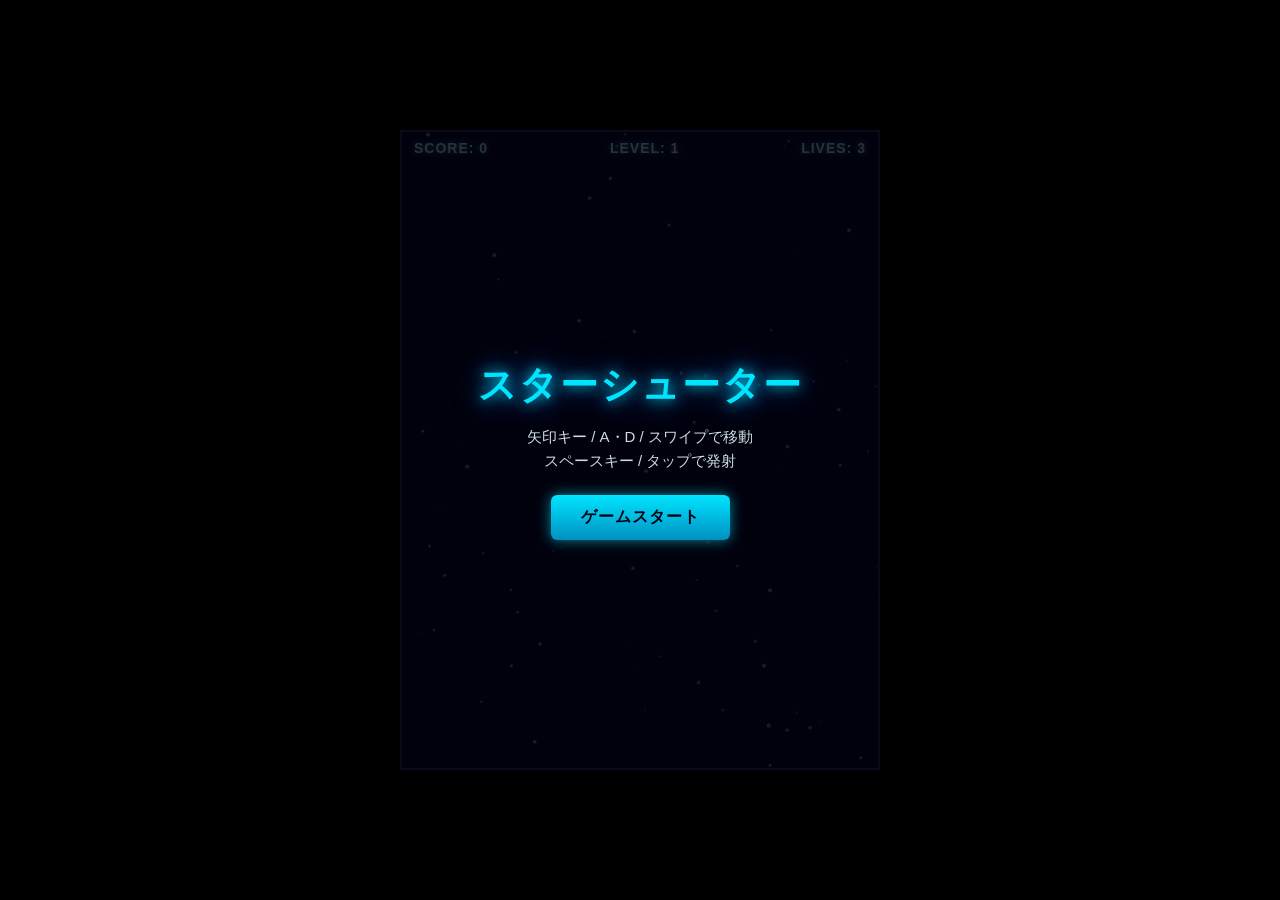
==== index.html @ fdb18dbe "Add browser-based star shooter game HTML5 canvas shooting game with keyboard/touch controls, enemy w" ====
<!DOCTYPE html>
<html lang="ja">
<head>
<meta charset="UTF-8">
<meta name="viewport" content="width=device-width, initial-scale=1.0, user-scalable=no">
<title>スターシューター</title>
<link rel="stylesheet" href="style.css">
</head>
<body>
  <div id="game-container">
    <canvas id="game-canvas" width="480" height="640"></canvas>

    <div id="hud">
      <div class="hud-item">SCORE: <span id="score">0</span></div>
      <div class="hud-item">LEVEL: <span id="level">1</span></div>
      <div class="hud-item">LIVES: <span id="lives">3</span></div>
    </div>

    <div id="start-screen" class="overlay">
      <h1>スターシューター</h1>
      <p>矢印キー / A・D / スワイプで移動<br>スペースキー / タップで発射</p>
      <button id="start-btn">ゲームスタート</button>
    </div>

    <div id="game-over-screen" class="overlay hidden">
      <h1>GAME OVER</h1>
      <p>SCORE: <span id="final-score">0</span></p>
      <p id="high-score-msg"></p>
      <button id="restart-btn">もう一度プレイ</button>
    </div>

    <div id="pause-screen" class="overlay hidden">
      <h1>PAUSE</h1>
      <button id="resume-btn">再開</button>
    </div>

    <div id="touch-controls">
      <button id="btn-left" class="touch-btn">◀</button>
      <button id="btn-fire" class="touch-btn">FIRE</button>
      <button id="btn-right" class="touch-btn">▶</button>
    </div>
  </div>

  <script src="game.js"></script>
</body>
</html>
---- style.css ----
* {
  margin: 0;
  padding: 0;
  box-sizing: border-box;
}

html, body {
  height: 100%;
  background: #000;
  overflow: hidden;
  touch-action: none;
}

body {
  display: flex;
  align-items: center;
  justify-content: center;
  font-family: "Segoe UI", "Hiragino Sans", sans-serif;
  color: #fff;
}

#game-container {
  position: relative;
  width: 480px;
  height: 640px;
  max-width: 100vw;
  max-height: 100vh;
}

#game-canvas {
  display: block;
  width: 100%;
  height: 100%;
  background: radial-gradient(ellipse at center, #0a0a2a 0%, #000000 100%);
  border: 2px solid #2a3a6a;
}

#hud {
  position: absolute;
  top: 10px;
  left: 0;
  right: 0;
  display: flex;
  justify-content: space-between;
  padding: 0 14px;
  font-size: 14px;
  font-weight: bold;
  text-shadow: 0 0 6px #00e5ff;
  pointer-events: none;
  letter-spacing: 1px;
}

.overlay {
  position: absolute;
  inset: 0;
  display: flex;
  flex-direction: column;
  align-items: center;
  justify-content: center;
  gap: 14px;
  background: rgba(0, 0, 10, 0.82);
  text-align: center;
  padding: 20px;
}

.overlay.hidden {
  display: none;
}

.overlay h1 {
  font-size: 38px;
  letter-spacing: 2px;
  color: #00e5ff;
  text-shadow: 0 0 14px #00e5ff, 0 0 30px #0077ff;
}

.overlay p {
  font-size: 15px;
  line-height: 1.6;
  color: #cdd;
}

.overlay button {
  margin-top: 8px;
  padding: 12px 30px;
  font-size: 16px;
  font-weight: bold;
  color: #001;
  background: linear-gradient(180deg, #00e5ff, #0090c0);
  border: none;
  border-radius: 6px;
  cursor: pointer;
  box-shadow: 0 0 14px rgba(0, 229, 255, 0.6);
  letter-spacing: 1px;
}

.overlay button:active {
  transform: scale(0.96);
}

#touch-controls {
  position: absolute;
  bottom: 16px;
  left: 0;
  right: 0;
  display: none;
  justify-content: space-between;
  padding: 0 20px;
}

.touch-btn {
  width: 64px;
  height: 64px;
  border-radius: 50%;
  border: 2px solid rgba(0, 229, 255, 0.7);
  background: rgba(0, 60, 90, 0.55);
  color: #00e5ff;
  font-size: 18px;
  font-weight: bold;
  user-select: none;
  touch-action: none;
}

#btn-fire {
  width: 84px;
  height: 84px;
  background: rgba(255, 60, 60, 0.4);
  border-color: rgba(255, 120, 120, 0.8);
  color: #ffdddd;
}

@media (hover: none) and (pointer: coarse) {
  #touch-controls {
    display: flex;
  }
}
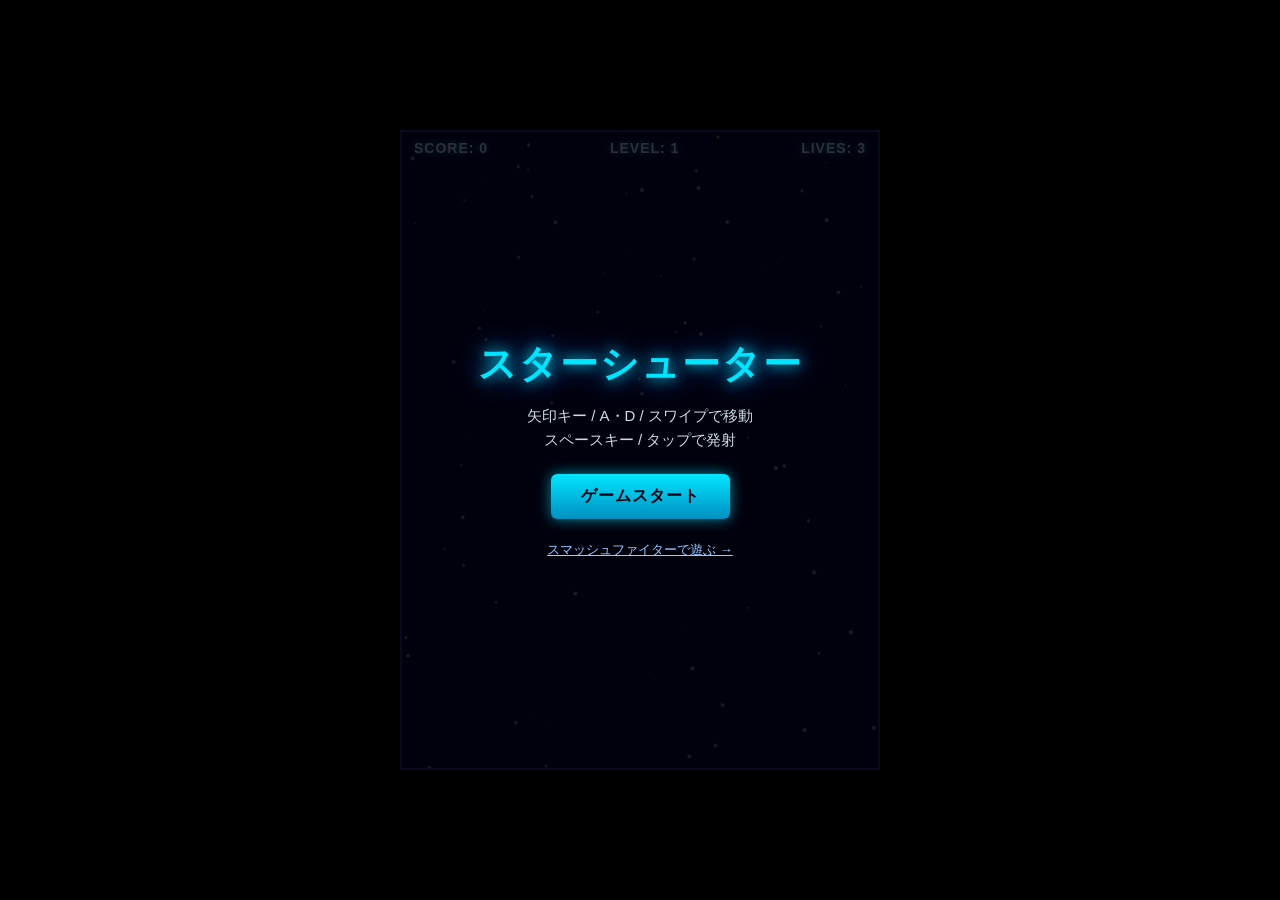
==== commit 52ff1704: "Add Smash Bros-style fighting game (player vs CPU) 2D platform fighter with damage percentage, knock" ====
--- a/index.html
+++ b/index.html
@@ -20,6 +20,7 @@
       <h1>スターシューター</h1>
       <p>矢印キー / A・D / スワイプで移動<br>スペースキー / タップで発射</p>
       <button id="start-btn">ゲームスタート</button>
+      <p class="game-link"><a href="smash/index.html">スマッシュファイターで遊ぶ &rarr;</a></p>
     </div>
 
     <div id="game-over-screen" class="overlay hidden">
--- a/style.css
+++ b/style.css
@@ -98,6 +98,15 @@
   transform: scale(0.96);
 }
 
+.game-link {
+  margin-top: 4px;
+}
+
+.game-link a {
+  color: #9cf;
+  font-size: 13px;
+}
+
 #touch-controls {
   position: absolute;
   bottom: 16px;
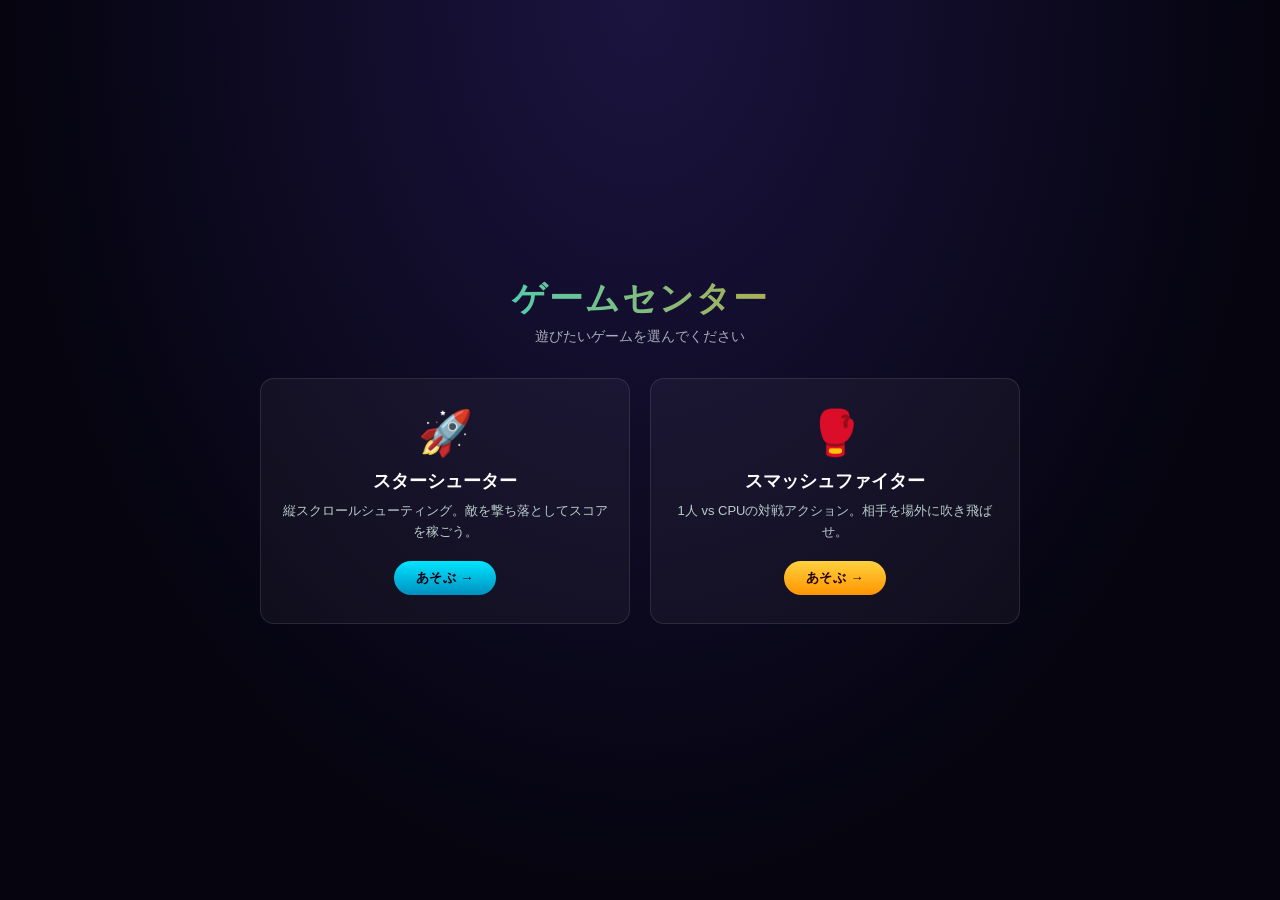
==== commit 74cca376: "Restructure into a game hub with per-game subfolders Move the shooter game into /shooter/ and turn t" ====
--- a/index.html
+++ b/index.html
@@ -2,46 +2,30 @@
 <html lang="ja">
 <head>
 <meta charset="UTF-8">
-<meta name="viewport" content="width=device-width, initial-scale=1.0, user-scalable=no">
-<title>スターシューター</title>
+<meta name="viewport" content="width=device-width, initial-scale=1.0">
+<title>ゲームセンター</title>
 <link rel="stylesheet" href="style.css">
 </head>
 <body>
-  <div id="game-container">
-    <canvas id="game-canvas" width="480" height="640"></canvas>
+  <main class="hub">
+    <h1>ゲームセンター</h1>
+    <p class="subtitle">遊びたいゲームを選んでください</p>
 
-    <div id="hud">
-      <div class="hud-item">SCORE: <span id="score">0</span></div>
-      <div class="hud-item">LEVEL: <span id="level">1</span></div>
-      <div class="hud-item">LIVES: <span id="lives">3</span></div>
+    <div class="game-grid">
+      <a class="game-card shooter" href="shooter/index.html">
+        <div class="card-icon">🚀</div>
+        <h2>スターシューター</h2>
+        <p>縦スクロールシューティング。敵を撃ち落としてスコアを稼ごう。</p>
+        <span class="play-btn">あそぶ &rarr;</span>
+      </a>
+
+      <a class="game-card smash" href="smash/index.html">
+        <div class="card-icon">🥊</div>
+        <h2>スマッシュファイター</h2>
+        <p>1人 vs CPUの対戦アクション。相手を場外に吹き飛ばせ。</p>
+        <span class="play-btn">あそぶ &rarr;</span>
+      </a>
     </div>
-
-    <div id="start-screen" class="overlay">
-      <h1>スターシューター</h1>
-      <p>矢印キー / A・D / スワイプで移動<br>スペースキー / タップで発射</p>
-      <button id="start-btn">ゲームスタート</button>
-      <p class="game-link"><a href="smash/index.html">スマッシュファイターで遊ぶ &rarr;</a></p>
-    </div>
-
-    <div id="game-over-screen" class="overlay hidden">
-      <h1>GAME OVER</h1>
-      <p>SCORE: <span id="final-score">0</span></p>
-      <p id="high-score-msg"></p>
-      <button id="restart-btn">もう一度プレイ</button>
-    </div>
-
-    <div id="pause-screen" class="overlay hidden">
-      <h1>PAUSE</h1>
-      <button id="resume-btn">再開</button>
-    </div>
-
-    <div id="touch-controls">
-      <button id="btn-left" class="touch-btn">◀</button>
-      <button id="btn-fire" class="touch-btn">FIRE</button>
-      <button id="btn-right" class="touch-btn">▶</button>
-    </div>
-  </div>
-
-  <script src="game.js"></script>
+  </main>
 </body>
 </html>
--- a/style.css
+++ b/style.css
@@ -5,141 +5,102 @@
 }
 
 html, body {
-  height: 100%;
-  background: #000;
-  overflow: hidden;
-  touch-action: none;
+  min-height: 100%;
+  background: radial-gradient(ellipse at top, #1b1440 0%, #05040f 70%);
+  color: #fff;
+  font-family: "Segoe UI", "Hiragino Sans", sans-serif;
 }
 
 body {
   display: flex;
   align-items: center;
   justify-content: center;
-  font-family: "Segoe UI", "Hiragino Sans", sans-serif;
-  color: #fff;
+  min-height: 100vh;
+  padding: 24px;
 }
 
-#game-container {
-  position: relative;
-  width: 480px;
-  height: 640px;
-  max-width: 100vw;
-  max-height: 100vh;
+.hub {
+  width: 100%;
+  max-width: 760px;
+  text-align: center;
 }
 
-#game-canvas {
-  display: block;
-  width: 100%;
-  height: 100%;
-  background: radial-gradient(ellipse at center, #0a0a2a 0%, #000000 100%);
-  border: 2px solid #2a3a6a;
+.hub h1 {
+  font-size: 34px;
+  letter-spacing: 2px;
+  background: linear-gradient(90deg, #00e5ff, #ff9500);
+  -webkit-background-clip: text;
+  background-clip: text;
+  color: transparent;
+  margin-bottom: 6px;
 }
 
-#hud {
-  position: absolute;
-  top: 10px;
-  left: 0;
-  right: 0;
-  display: flex;
-  justify-content: space-between;
-  padding: 0 14px;
+.subtitle {
+  color: #aab;
+  margin-bottom: 32px;
   font-size: 14px;
-  font-weight: bold;
-  text-shadow: 0 0 6px #00e5ff;
-  pointer-events: none;
-  letter-spacing: 1px;
 }
 
-.overlay {
-  position: absolute;
-  inset: 0;
+.game-grid {
+  display: grid;
+  grid-template-columns: repeat(auto-fit, minmax(260px, 1fr));
+  gap: 20px;
+}
+
+.game-card {
   display: flex;
   flex-direction: column;
   align-items: center;
-  justify-content: center;
-  gap: 14px;
-  background: rgba(0, 0, 10, 0.82);
   text-align: center;
-  padding: 20px;
+  text-decoration: none;
+  color: inherit;
+  background: rgba(255, 255, 255, 0.04);
+  border: 1px solid rgba(255, 255, 255, 0.1);
+  border-radius: 14px;
+  padding: 28px 20px;
+  transition: transform 0.15s ease, border-color 0.15s ease, box-shadow 0.15s ease;
 }
 
-.overlay.hidden {
-  display: none;
+.game-card:hover,
+.game-card:active {
+  transform: translateY(-4px);
 }
 
-.overlay h1 {
-  font-size: 38px;
-  letter-spacing: 2px;
-  color: #00e5ff;
-  text-shadow: 0 0 14px #00e5ff, 0 0 30px #0077ff;
+.game-card.shooter:hover { border-color: #00e5ff; box-shadow: 0 8px 24px rgba(0, 229, 255, 0.25); }
+.game-card.smash:hover { border-color: #ff9500; box-shadow: 0 8px 24px rgba(255, 149, 0, 0.25); }
+
+.card-icon {
+  font-size: 44px;
+  margin-bottom: 10px;
 }
 
-.overlay p {
-  font-size: 15px;
-  line-height: 1.6;
-  color: #cdd;
+.game-card h2 {
+  font-size: 18px;
+  margin-bottom: 8px;
 }
 
-.overlay button {
-  margin-top: 8px;
-  padding: 12px 30px;
-  font-size: 16px;
-  font-weight: bold;
-  color: #001;
-  background: linear-gradient(180deg, #00e5ff, #0090c0);
-  border: none;
-  border-radius: 6px;
-  cursor: pointer;
-  box-shadow: 0 0 14px rgba(0, 229, 255, 0.6);
-  letter-spacing: 1px;
+.game-card p {
+  font-size: 13px;
+  color: #bcc;
+  line-height: 1.6;
+  margin-bottom: 18px;
+  min-height: 40px;
 }
 
-.overlay button:active {
-  transform: scale(0.96);
+.play-btn {
+  padding: 8px 22px;
+  border-radius: 999px;
+  font-size: 13px;
+  font-weight: bold;
+  letter-spacing: 0.5px;
 }
 
-.game-link {
-  margin-top: 4px;
+.game-card.shooter .play-btn {
+  background: linear-gradient(180deg, #00e5ff, #0090c0);
+  color: #001;
 }
 
-.game-link a {
-  color: #9cf;
-  font-size: 13px;
+.game-card.smash .play-btn {
+  background: linear-gradient(180deg, #ffd23f, #ff9500);
+  color: #200;
 }
-
-#touch-controls {
-  position: absolute;
-  bottom: 16px;
-  left: 0;
-  right: 0;
-  display: none;
-  justify-content: space-between;
-  padding: 0 20px;
-}
-
-.touch-btn {
-  width: 64px;
-  height: 64px;
-  border-radius: 50%;
-  border: 2px solid rgba(0, 229, 255, 0.7);
-  background: rgba(0, 60, 90, 0.55);
-  color: #00e5ff;
-  font-size: 18px;
-  font-weight: bold;
-  user-select: none;
-  touch-action: none;
-}
-
-#btn-fire {
-  width: 84px;
-  height: 84px;
-  background: rgba(255, 60, 60, 0.4);
-  border-color: rgba(255, 120, 120, 0.8);
-  color: #ffdddd;
-}
-
-@media (hover: none) and (pointer: coarse) {
-  #touch-controls {
-    display: flex;
-  }
-}
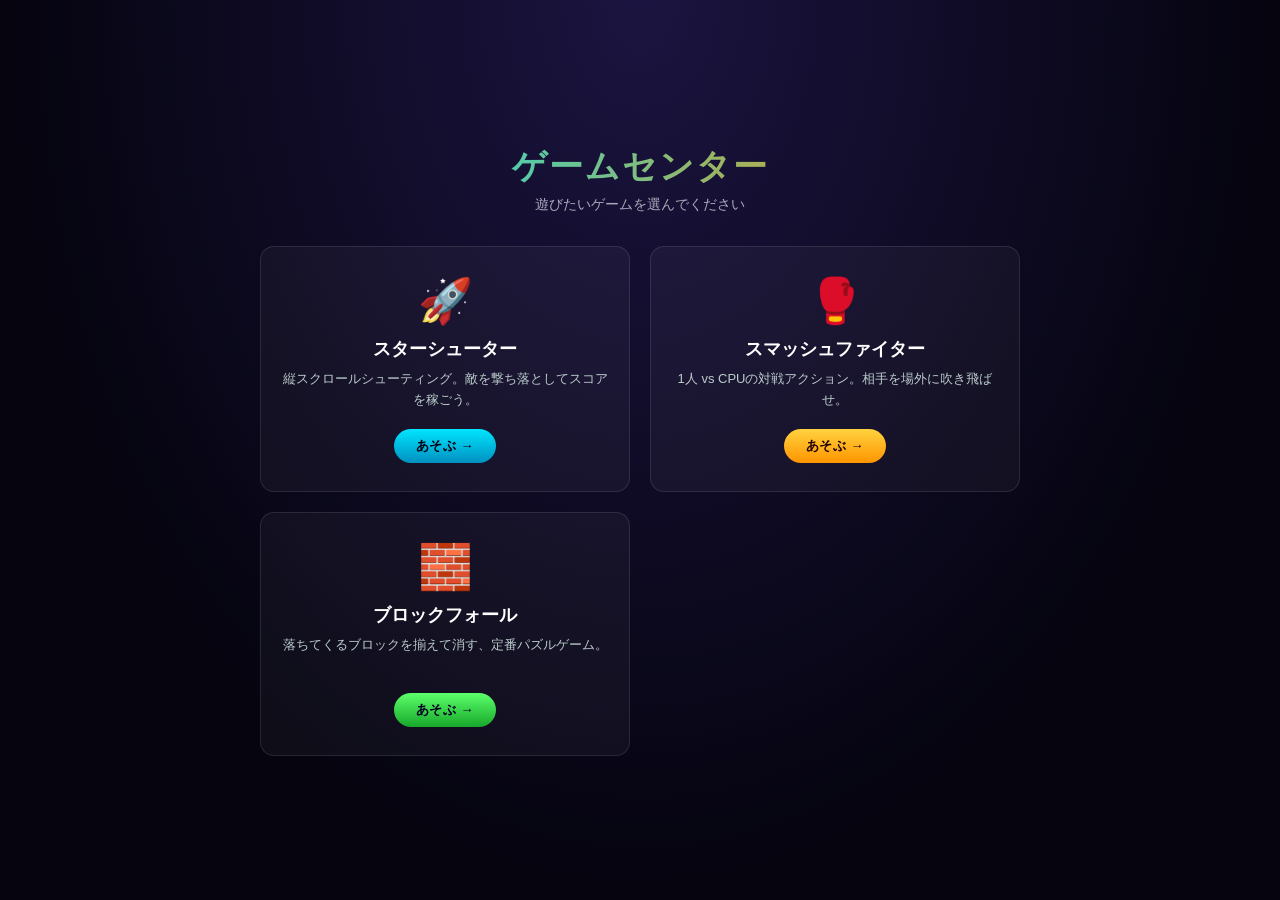
==== commit 309c2e17: "Add Tetris-style block-falling game Standard 10x20 board, 7-bag randomizer, ghost piece, hold-to-rep" ====
--- a/index.html
+++ b/index.html
@@ -25,6 +25,13 @@
         <p>1人 vs CPUの対戦アクション。相手を場外に吹き飛ばせ。</p>
         <span class="play-btn">あそぶ &rarr;</span>
       </a>
+
+      <a class="game-card tetris" href="tetris/index.html">
+        <div class="card-icon">🧱</div>
+        <h2>ブロックフォール</h2>
+        <p>落ちてくるブロックを揃えて消す、定番パズルゲーム。</p>
+        <span class="play-btn">あそぶ &rarr;</span>
+      </a>
     </div>
   </main>
 </body>
--- a/style.css
+++ b/style.css
@@ -68,6 +68,7 @@
 
 .game-card.shooter:hover { border-color: #00e5ff; box-shadow: 0 8px 24px rgba(0, 229, 255, 0.25); }
 .game-card.smash:hover { border-color: #ff9500; box-shadow: 0 8px 24px rgba(255, 149, 0, 0.25); }
+.game-card.tetris:hover { border-color: #5cff6b; box-shadow: 0 8px 24px rgba(92, 255, 107, 0.25); }
 
 .card-icon {
   font-size: 44px;
@@ -104,3 +105,8 @@
   background: linear-gradient(180deg, #ffd23f, #ff9500);
   color: #200;
 }
+
+.game-card.tetris .play-btn {
+  background: linear-gradient(180deg, #5cff6b, #17a82a);
+  color: #002;
+}
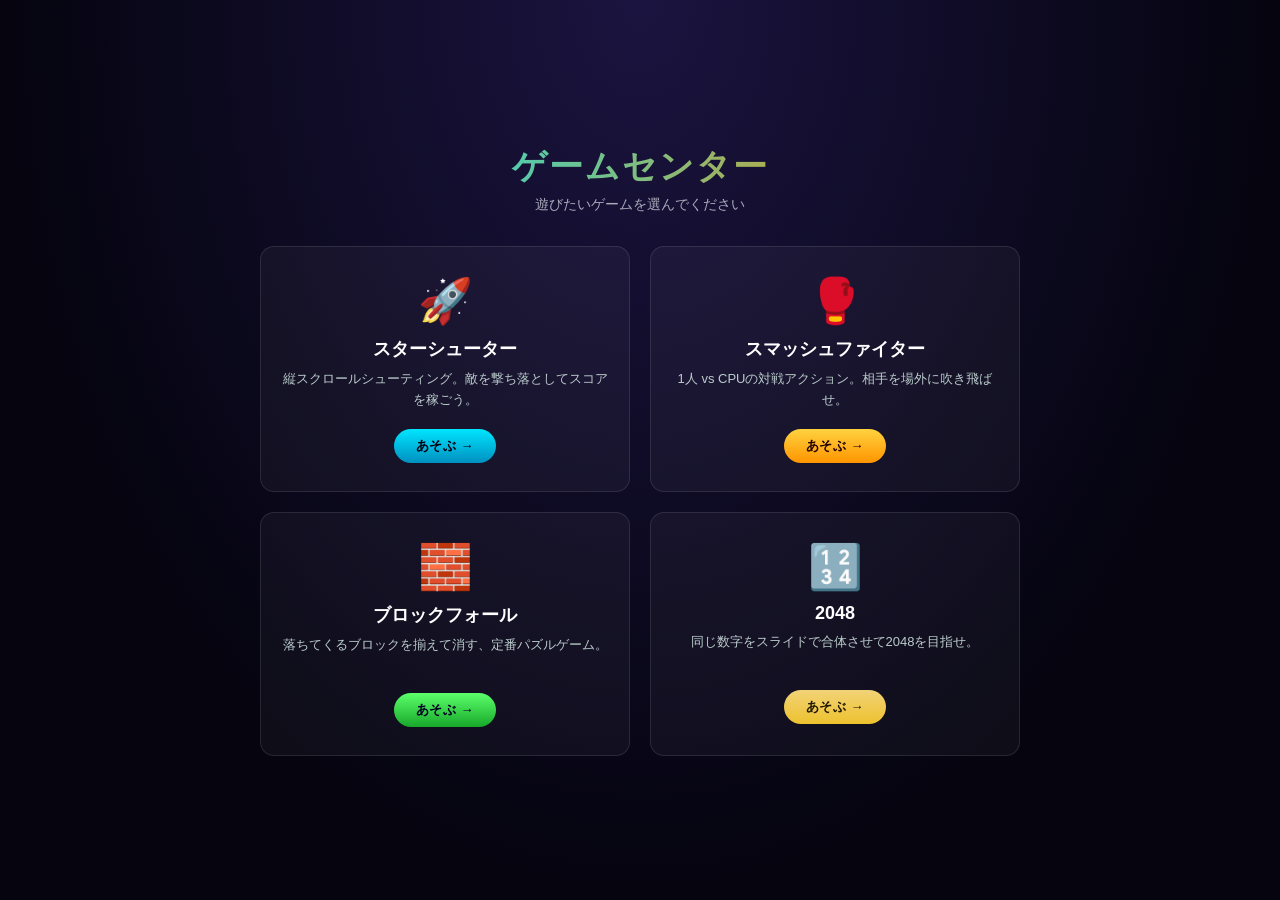
==== commit e44a4055: "Add 2048 puzzle game Classic slide-and-merge 4x4 grid with tile slide/merge/pop-in animations, keybo" ====
--- a/index.html
+++ b/index.html
@@ -32,6 +32,13 @@
         <p>落ちてくるブロックを揃えて消す、定番パズルゲーム。</p>
         <span class="play-btn">あそぶ &rarr;</span>
       </a>
+
+      <a class="game-card twenty48" href="2048/index.html">
+        <div class="card-icon">🔢</div>
+        <h2>2048</h2>
+        <p>同じ数字をスライドで合体させて2048を目指せ。</p>
+        <span class="play-btn">あそぶ &rarr;</span>
+      </a>
     </div>
   </main>
 </body>
--- a/style.css
+++ b/style.css
@@ -69,6 +69,7 @@
 .game-card.shooter:hover { border-color: #00e5ff; box-shadow: 0 8px 24px rgba(0, 229, 255, 0.25); }
 .game-card.smash:hover { border-color: #ff9500; box-shadow: 0 8px 24px rgba(255, 149, 0, 0.25); }
 .game-card.tetris:hover { border-color: #5cff6b; box-shadow: 0 8px 24px rgba(92, 255, 107, 0.25); }
+.game-card.twenty48:hover { border-color: #edc22e; box-shadow: 0 8px 24px rgba(237, 194, 46, 0.25); }
 
 .card-icon {
   font-size: 44px;
@@ -110,3 +111,8 @@
   background: linear-gradient(180deg, #5cff6b, #17a82a);
   color: #002;
 }
+
+.game-card.twenty48 .play-btn {
+  background: linear-gradient(180deg, #f2d377, #edc22e);
+  color: #201800;
+}
